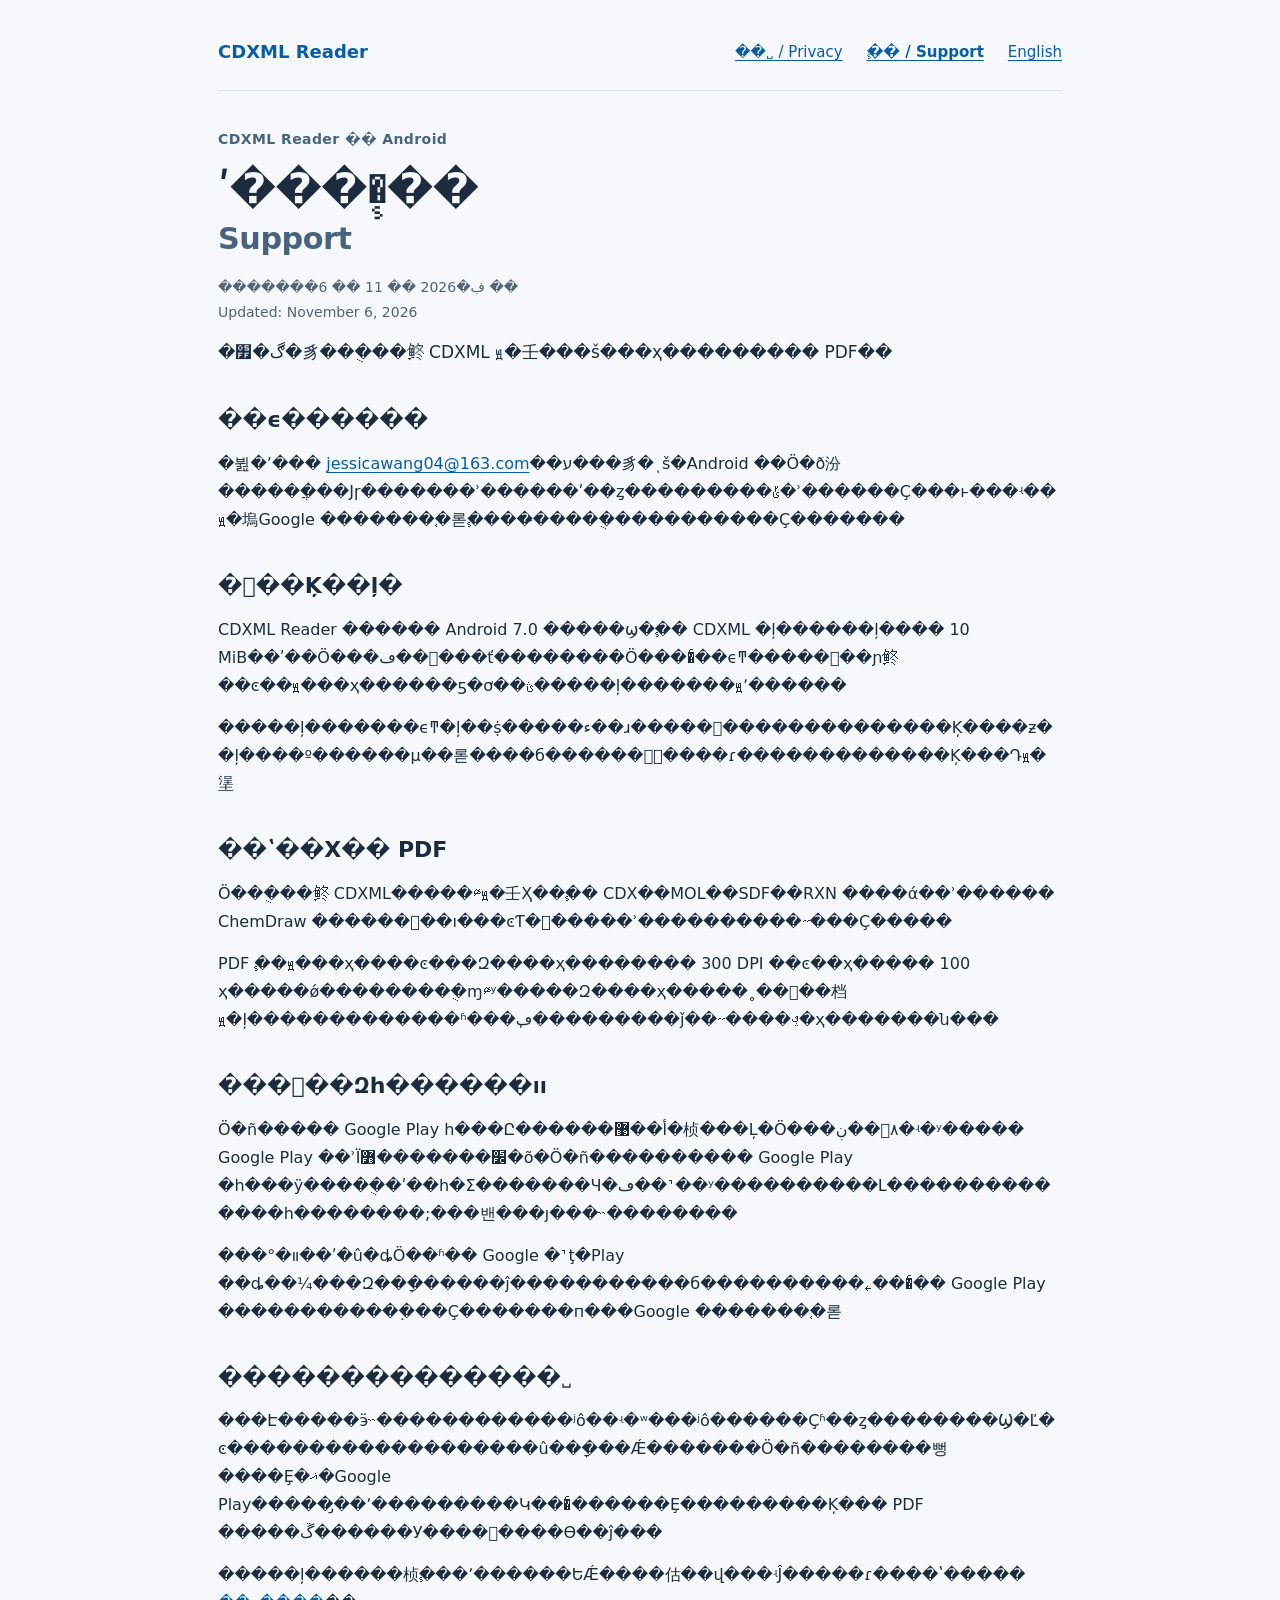
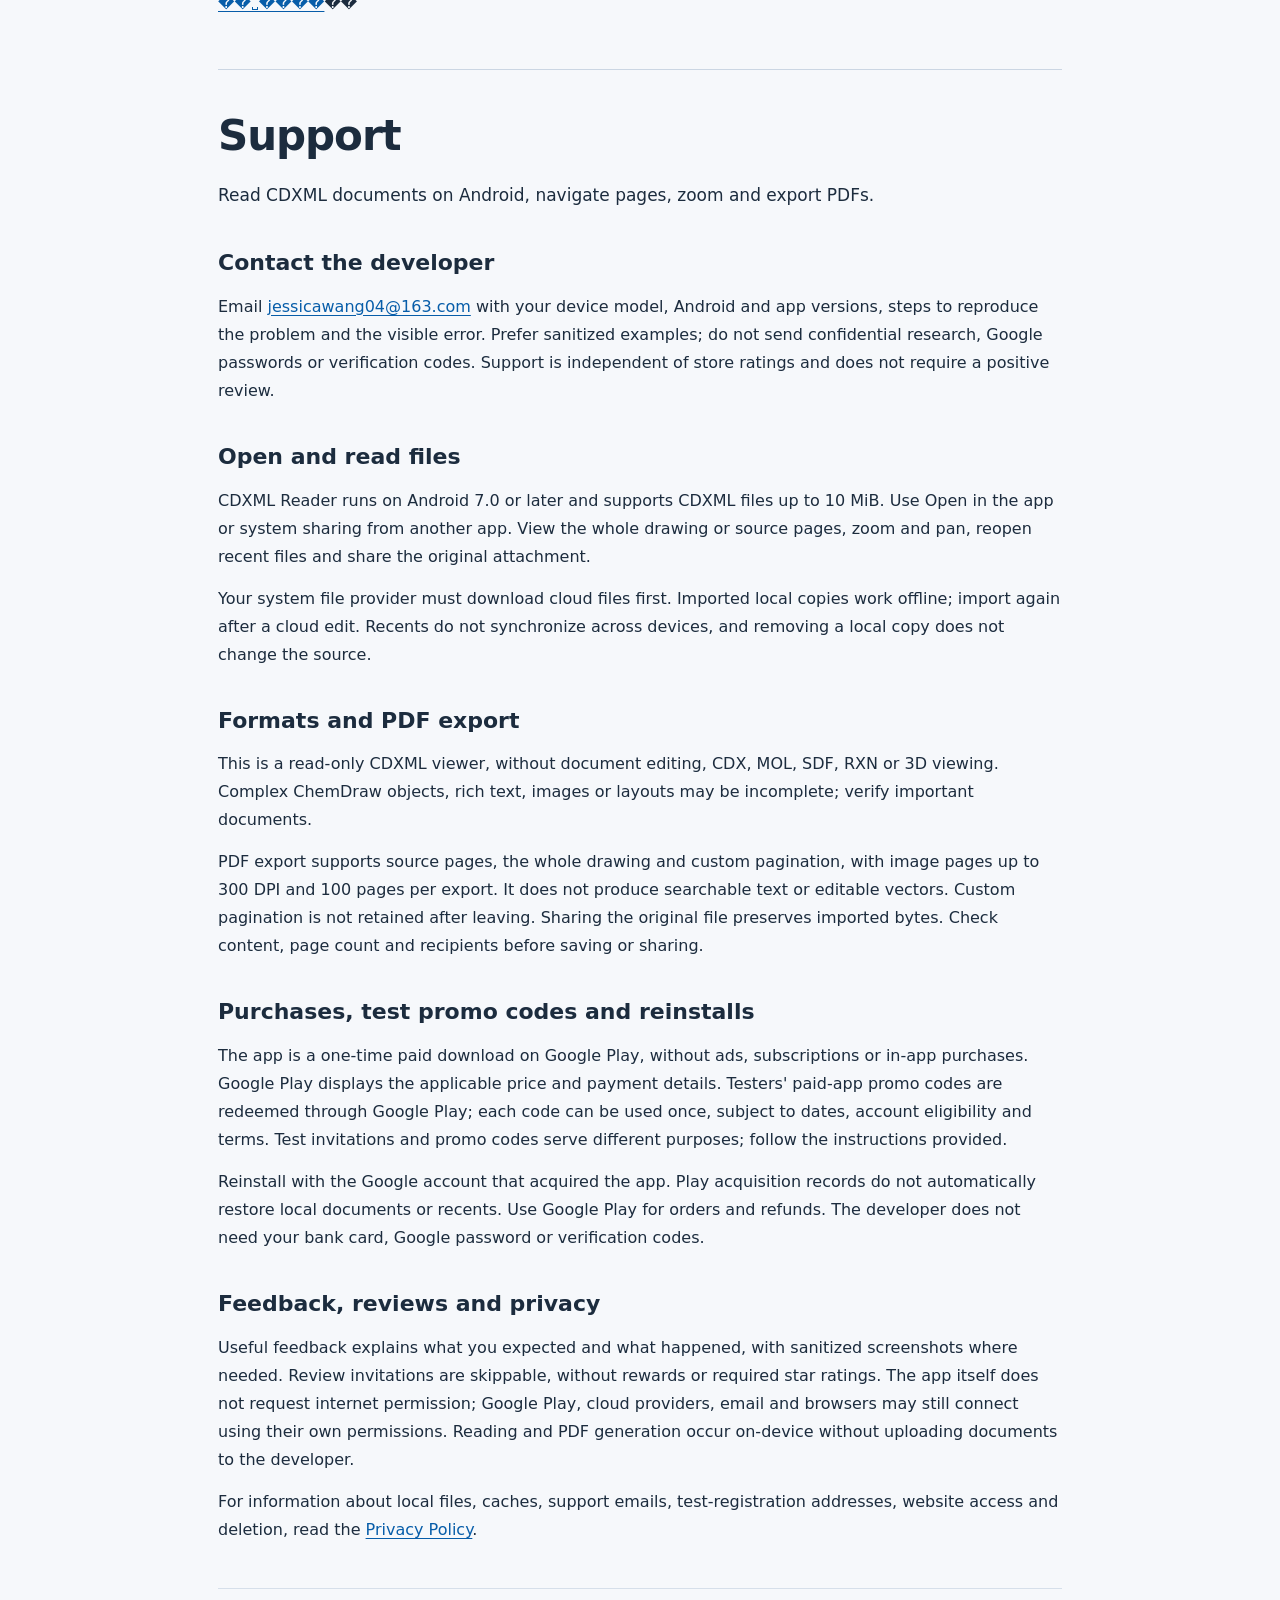
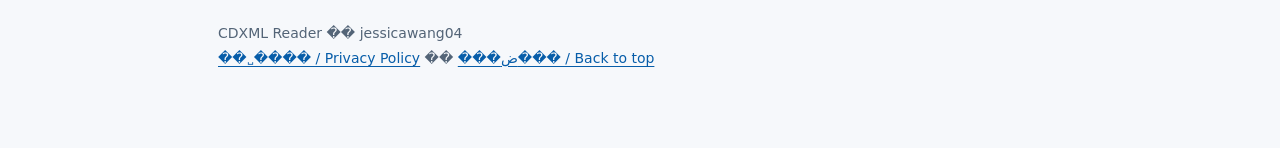
==== support.html @ 511cf960 "Publish CDXML Reader privacy policy and support pages" ====
<!doctype html>
<html lang="zh-CN">
<head>
  <meta charset="utf-8">
  <meta name="viewport" content="width=device-width, initial-scale=1">
  <meta name="description" content="CDXML Reader ʹ����֧�� / Support �� open CDXML files, export PDF, and contact the developer.">
  <title>CDXML Reader �� ʹ����֧�� / Support</title>
  <link rel="stylesheet" href="style.css">
  <link rel="canonical" href="https://jessicawang04.github.io/CDXML-Reader/support.html">
</head>
<body>
<a class="skip-link" href="#main">�������� / Skip to content</a>
<main id="main">
  <nav class="site-nav" aria-label="��վ���� / Site navigation">
    <a class="brand" href="index.html">CDXML Reader</a>
    <a href="index.html">��˽ / Privacy</a>
    <a href="support.html" aria-current="page">֧�� / Support</a>
    <a href="#english" lang="en">English</a>
  </nav>
  <header>
    <p class="eyebrow">CDXML Reader �� Android</p>
    <h1>ʹ����֧�� <span lang="en">Support</span></h1>
    <p class="meta">�������ڣ�2026 �� 11 �� 6 ��<br><span lang="en">Updated: November 6, 2026</span></p>
    <p class="intro">�ڰ�׿�豸��ֻ���鿴 CDXML ԭ�壬���š���ҳ��������� PDF��</p>
  </header>
  <section lang="zh-CN" aria-label="����ʹ����֧��">
    <h2>��ϵ������</h2>
    <p>�뷢�ʼ��� <a href="mailto:jessicawang04@163.com">jessicawang04@163.com</a>��ע���豸�ͺš�Android ��Ӧ�ð汾�����ֲ���Ϳɼ�������ʾ������ʹ��ȥ���������ݵ�ʾ������Ҫ���ͱ���ʵ��ԭ�塢Google �������֤�롣֧�����̵����ֻ����������Ҫ�������</p>

    <h2>�򿪺��Ķ��ļ�</h2>
    <p>CDXML Reader ������ Android 7.0 �����ϣ�֧�� CDXML �ļ������ļ���� 10 MiB��ʹ��Ӧ���ڡ��򿪡���ť��������Ӧ����ͨ��ϵͳ�����򿪡��ɲ鿴��ͼ��ԭ���ҳ������ƽ�ơ��ؿ�����ļ�������ԭʼ������</p>
    <p>�����ļ�������ϵͳ�ļ��ṩ�����ء��ɹ�����󣬱��������������Ķ����ƶ��ļ����º������µ��롣����б������豸ͬ����ɾ�������������Ķ���Դԭ�塣</p>

    <h2>��ʽ��Χ�� PDF</h2>
    <p>Ӧ��ֻ���鿴 CDXML�����༭ԭ�壬Ҳ��֧�� CDX��MOL��SDF��RXN ����ά��ʾ������ ChemDraw ������󡢸��ı���ͼƬ�򲼾ֿ�����ʾ����������˶���Ҫ�����</p>
    <p>PDF ֧��ԭ���ҳ����ͼ���Զ����ҳ�������� 300 DPI ��ͼ��ҳ����� 100 ҳ�����ǿ��������ֻ�ɱ༭ʸ�����Զ����ҳ�����˳��󲻱��档ԭ�ļ�������������ʱ���ֽڡ���������ǰ��˶����ݡ�ҳ�������ն���</p>

    <h2>���򡢲��Զһ������װ</h2>
    <p>Ӧ�ñ����� Google Play һ���Ը������أ��޹�桢���Ļ�Ӧ���ڹ��򡣼۸�ʵ�ʸ����� Google Play ��ʾΪ׼�������߻�õ�Ӧ�ñ���������� Google Play �һ���ÿ����ֻ��ʹ��һ�Σ�������Ч�ڡ��˺��ʸ����������Լ��������������һ��������;���밴���յ���˵��������</p>
    <p>���°�װ��ʹ�û�ȡӦ��ʱ�� Google �˺ţ�Play ��ȡ��¼���Զ��ָ������ĵ�����������б����������˿���ͨ�� Google Play �����������߲���Ҫ�������п���Google �������֤�롣</p>

    <h2>��������������˽</h2>
    <p>���Է�����ӭ˵������������ʲô��ʵ�ʷ���ʲô������Ҫʱ��ȥ��������Ϣ�Ľ�ͼ�������������������û��ָ���Ǽ�������Ӧ�ñ��������뻥����Ȩ�ޣ�Google Play�����̡��ʼ���������Կ���ͨ������Ȩ���������Ķ��� PDF �����ڱ������У����򿪷����ϴ��ĵ���</p>
    <p>�����ļ������桢֧���ʼ������ԵǼ����估��վ���ʵĴ�����ɾ����ʽ����� <a href="index.html">��˽����</a>��</p>
  </section>
  <hr>
  <section lang="en" id="english" aria-label="English support">
    <header><h1>Support</h1><p class="intro">Read CDXML documents on Android, navigate pages, zoom and export PDFs.</p></header>
    <h2>Contact the developer</h2>
    <p>Email <a href="mailto:jessicawang04@163.com">jessicawang04@163.com</a> with your device model, Android and app versions, steps to reproduce the problem and the visible error. Prefer sanitized examples; do not send confidential research, Google passwords or verification codes. Support is independent of store ratings and does not require a positive review.</p>

    <h2>Open and read files</h2>
    <p>CDXML Reader runs on Android 7.0 or later and supports CDXML files up to 10 MiB. Use Open in the app or system sharing from another app. View the whole drawing or source pages, zoom and pan, reopen recent files and share the original attachment.</p>
    <p>Your system file provider must download cloud files first. Imported local copies work offline; import again after a cloud edit. Recents do not synchronize across devices, and removing a local copy does not change the source.</p>

    <h2>Formats and PDF export</h2>
    <p>This is a read-only CDXML viewer, without document editing, CDX, MOL, SDF, RXN or 3D viewing. Complex ChemDraw objects, rich text, images or layouts may be incomplete; verify important documents.</p>
    <p>PDF export supports source pages, the whole drawing and custom pagination, with image pages up to 300 DPI and 100 pages per export. It does not produce searchable text or editable vectors. Custom pagination is not retained after leaving. Sharing the original file preserves imported bytes. Check content, page count and recipients before saving or sharing.</p>

    <h2>Purchases, test promo codes and reinstalls</h2>
    <p>The app is a one-time paid download on Google Play, without ads, subscriptions or in-app purchases. Google Play displays the applicable price and payment details. Testers' paid-app promo codes are redeemed through Google Play; each code can be used once, subject to dates, account eligibility and terms. Test invitations and promo codes serve different purposes; follow the instructions provided.</p>
    <p>Reinstall with the Google account that acquired the app. Play acquisition records do not automatically restore local documents or recents. Use Google Play for orders and refunds. The developer does not need your bank card, Google password or verification codes.</p>

    <h2>Feedback, reviews and privacy</h2>
    <p>Useful feedback explains what you expected and what happened, with sanitized screenshots where needed. Review invitations are skippable, without rewards or required star ratings. The app itself does not request internet permission; Google Play, cloud providers, email and browsers may still connect using their own permissions. Reading and PDF generation occur on-device without uploading documents to the developer.</p>
    <p>For information about local files, caches, support emails, test-registration addresses, website access and deletion, read the <a href="index.html#english">Privacy Policy</a>.</p>
  </section>
  <footer><p>CDXML Reader �� jessicawang04<br><a href="index.html">��˽���� / Privacy Policy</a> �� <a href="#main">���ض��� / Back to top</a></p></footer>
</main>
</body>
</html>
---- style.css ----
:root {
  color-scheme: light;
  font-family: system-ui, -apple-system, BlinkMacSystemFont, "Segoe UI", sans-serif;
  color: #1c2c3e;
  background: #f6f8fb;
  line-height: 1.75;
  font-synthesis: none;
}
* { box-sizing: border-box; }
html { scroll-padding-top: 24px; }
body { margin: 0; }
main { max-width: 900px; margin: 0 auto; padding: 36px 28px 64px; }
a { color: #075da9; text-underline-offset: 3px; overflow-wrap: anywhere; }
a:hover { color: #003d73; }
a:focus-visible, .table-wrap:focus-visible { outline: 3px solid #b85800; outline-offset: 4px; }
.skip-link { position: absolute; top: -100px; left: 16px; background: white; padding: 10px 14px; z-index: 1; }
.skip-link:focus { top: 12px; }
.site-nav { display: flex; align-items: center; gap: 12px 24px; flex-wrap: wrap; border-bottom: 1px solid #d6dfea; padding: 0 0 22px; }
.site-nav a { font-size: 15px; }
.site-nav .brand { margin-right: auto; font-size: 18px; font-weight: 750; text-decoration: none; }
.site-nav a[aria-current="page"] { font-weight: 700; }
header { margin: 36px 0 20px; }
.eyebrow { margin: 0 0 12px; color: #47647f; font-size: 14px; font-weight: 650; letter-spacing: .03em; }
h1 { font-size: clamp(29px, 5.4vw, 42px); line-height: 1.25; letter-spacing: -.025em; margin: 0 0 18px; }
h1 span { display: block; margin-top: 4px; color: #47647f; font-size: .72em; letter-spacing: -.015em; }
h2 { margin: 36px 0 14px; font-size: 22px; line-height: 1.45; }
p { margin: 14px 0; }
p, li, th, td { overflow-wrap: anywhere; }
.meta { color: #536477; font-size: 14px; }
.intro { font-size: 17px; }
.policy-toc { display: flex; flex-wrap: wrap; gap: 9px 20px; margin: 24px 0 34px; padding: 18px 0; border-top: 1px solid #d6dfea; border-bottom: 1px solid #d6dfea; font-size: 14px; }
.table-wrap { max-width: 100%; overflow-x: auto; margin: 24px 0; border-radius: 8px; }
table { width: 100%; border-collapse: collapse; background: white; font-size: 14px; line-height: 1.65; }
th, td { border: 1px solid #d6dfea; padding: 13px; min-width: 130px; text-align: left; vertical-align: top; }
th { background: #eaf0f7; font-weight: 700; }
ul { padding-left: 24px; }
li { margin: 10px 0; }
hr { border: 0; border-top: 1px solid #cbd6e3; margin: 52px 0 40px; }
footer { margin-top: 44px; padding-top: 18px; border-top: 1px solid #d6dfea; color: #536477; font-size: 14px; }
section[id], h2[id] { scroll-margin-top: 24px; }
@media (max-width: 560px) {
  main { padding: 24px 16px 44px; }
  .site-nav { gap: 10px 20px; padding-bottom: 18px; }
  .site-nav .brand { flex-basis: 100%; }
  header { margin-top: 28px; }
  h2 { font-size: 21px; }
  th, td { padding: 10px; min-width: 112px; }
}
@media print {
  :root { background: white; color: black; }
  main { max-width: none; padding: 0; }
  .site-nav, .policy-toc, .skip-link, footer { display: none; }
  a { color: inherit; }
  h2 { break-after: avoid; }
  tr { break-inside: avoid; }
  .table-wrap { overflow: visible; }
}
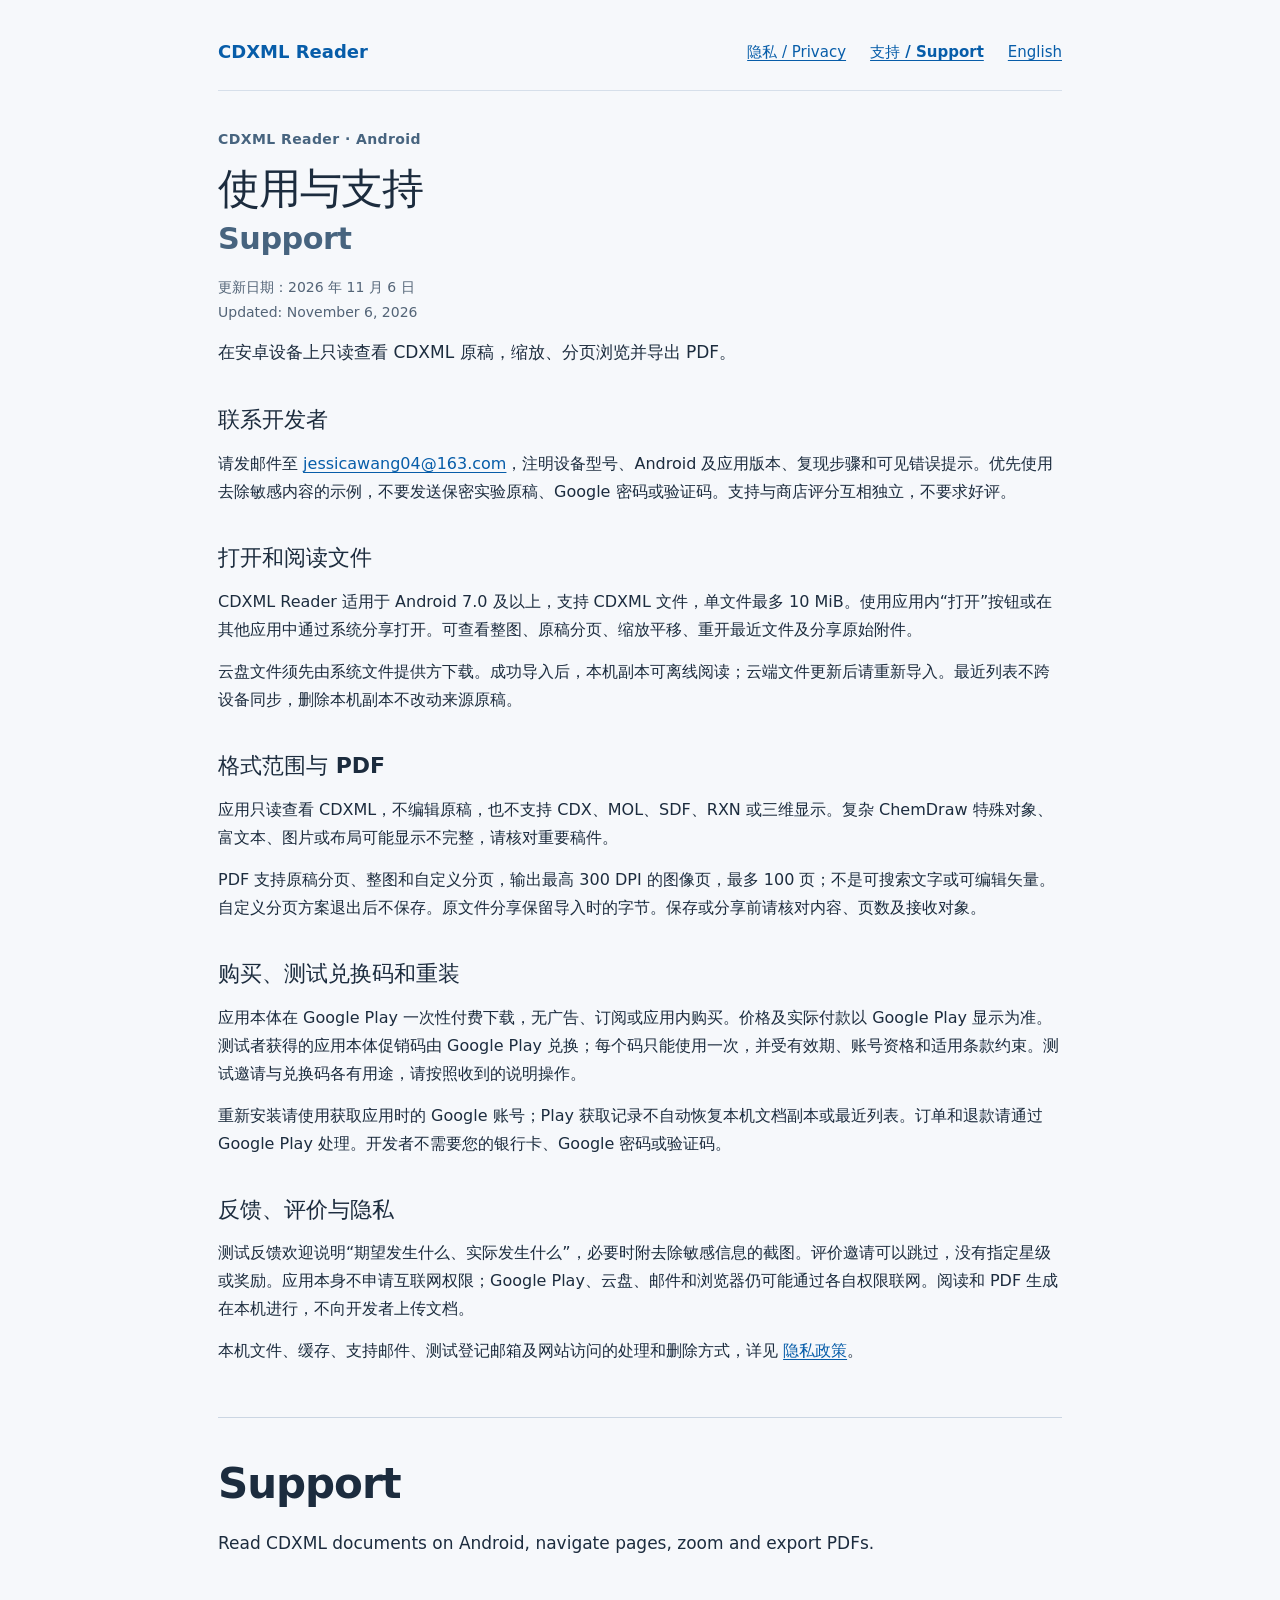
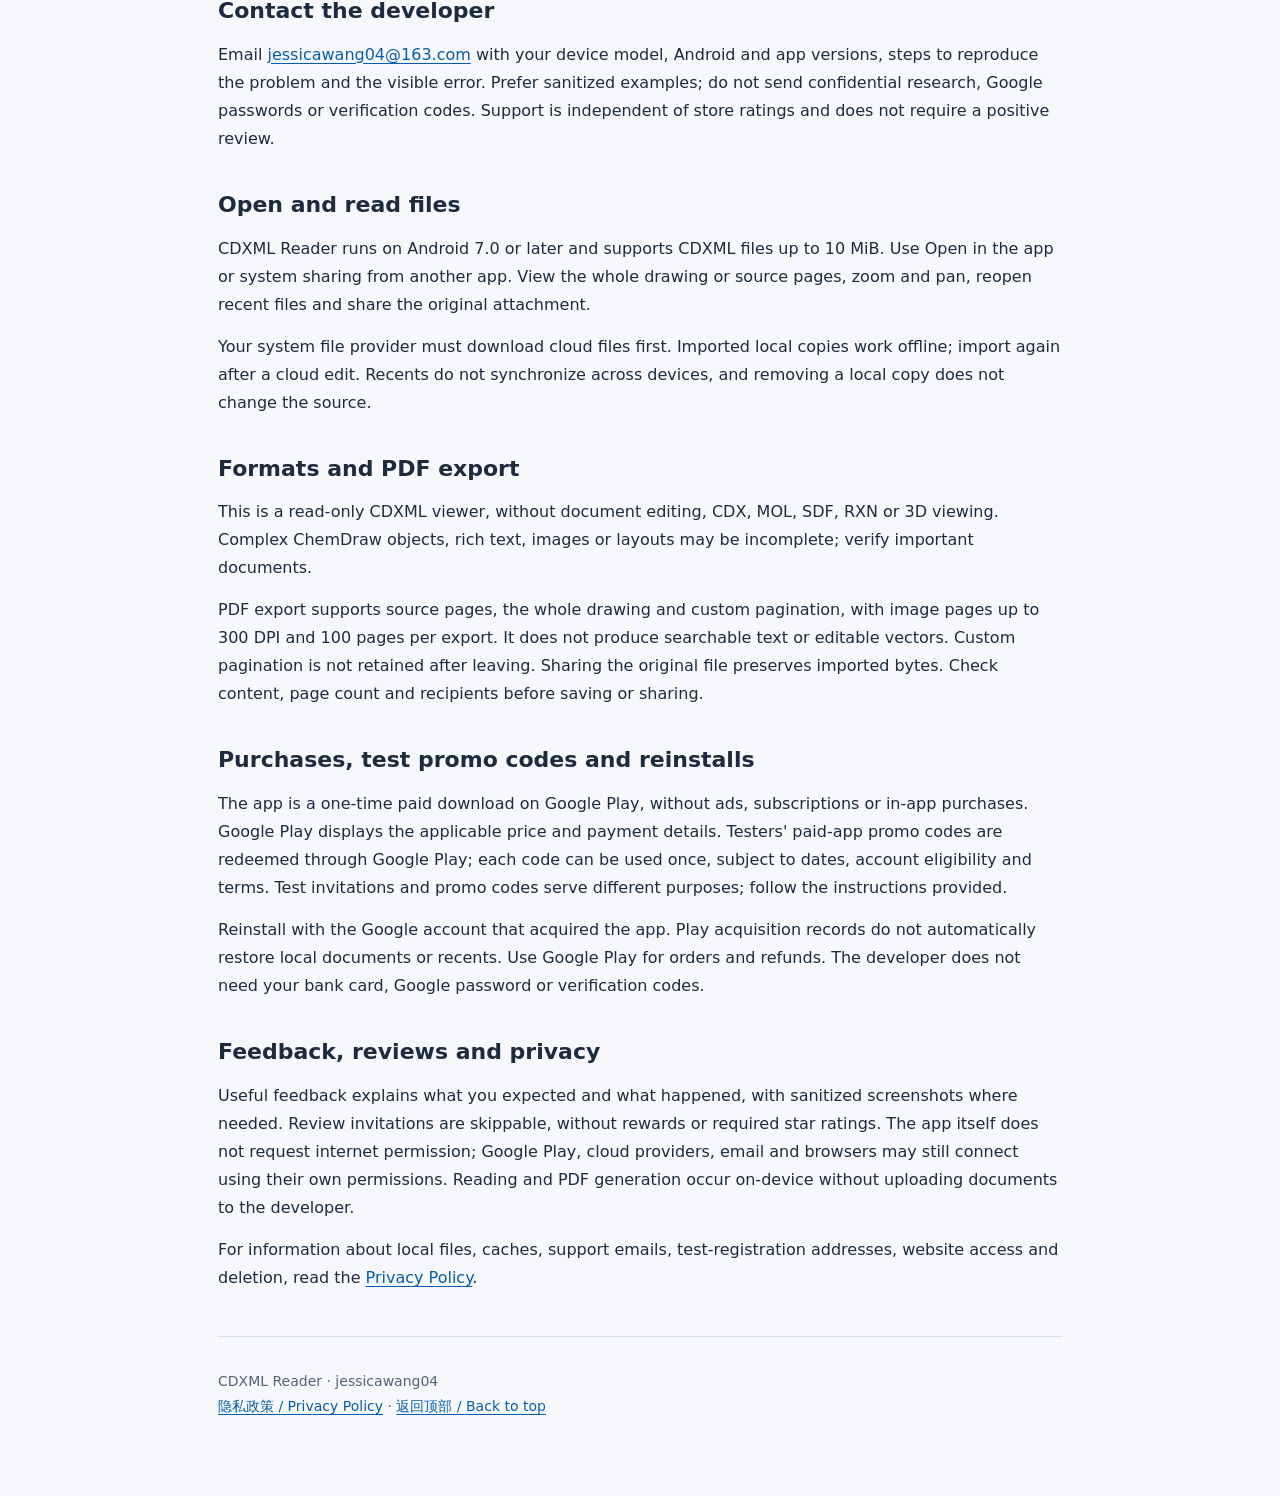
==== commit 06a7f26c: "Fix Chinese text encoding by publishing original UTF-8 bytes" ====
--- a/support.html
+++ b/support.html
@@ -3,45 +3,45 @@
 <head>
   <meta charset="utf-8">
   <meta name="viewport" content="width=device-width, initial-scale=1">
-  <meta name="description" content="CDXML Reader ʹ����֧�� / Support �� open CDXML files, export PDF, and contact the developer.">
-  <title>CDXML Reader �� ʹ����֧�� / Support</title>
+  <meta name="description" content="CDXML Reader 使用与支持 / Support — open CDXML files, export PDF, and contact the developer.">
+  <title>CDXML Reader · 使用与支持 / Support</title>
   <link rel="stylesheet" href="style.css">
   <link rel="canonical" href="https://jessicawang04.github.io/CDXML-Reader/support.html">
 </head>
 <body>
-<a class="skip-link" href="#main">�������� / Skip to content</a>
+<a class="skip-link" href="#main">跳到正文 / Skip to content</a>
 <main id="main">
-  <nav class="site-nav" aria-label="��վ���� / Site navigation">
+  <nav class="site-nav" aria-label="网站导航 / Site navigation">
     <a class="brand" href="index.html">CDXML Reader</a>
-    <a href="index.html">��˽ / Privacy</a>
-    <a href="support.html" aria-current="page">֧�� / Support</a>
+    <a href="index.html">隐私 / Privacy</a>
+    <a href="support.html" aria-current="page">支持 / Support</a>
     <a href="#english" lang="en">English</a>
   </nav>
   <header>
-    <p class="eyebrow">CDXML Reader �� Android</p>
-    <h1>ʹ����֧�� <span lang="en">Support</span></h1>
-    <p class="meta">�������ڣ�2026 �� 11 �� 6 ��<br><span lang="en">Updated: November 6, 2026</span></p>
-    <p class="intro">�ڰ�׿�豸��ֻ���鿴 CDXML ԭ�壬���š���ҳ��������� PDF��</p>
+    <p class="eyebrow">CDXML Reader · Android</p>
+    <h1>使用与支持 <span lang="en">Support</span></h1>
+    <p class="meta">更新日期：2026 年 11 月 6 日<br><span lang="en">Updated: November 6, 2026</span></p>
+    <p class="intro">在安卓设备上只读查看 CDXML 原稿，缩放、分页浏览并导出 PDF。</p>
   </header>
-  <section lang="zh-CN" aria-label="����ʹ����֧��">
-    <h2>��ϵ������</h2>
-    <p>�뷢�ʼ��� <a href="mailto:jessicawang04@163.com">jessicawang04@163.com</a>��ע���豸�ͺš�Android ��Ӧ�ð汾�����ֲ���Ϳɼ�������ʾ������ʹ��ȥ���������ݵ�ʾ������Ҫ���ͱ���ʵ��ԭ�塢Google �������֤�롣֧�����̵����ֻ����������Ҫ�������</p>
+  <section lang="zh-CN" aria-label="中文使用与支持">
+    <h2>联系开发者</h2>
+    <p>请发邮件至 <a href="mailto:jessicawang04@163.com">jessicawang04@163.com</a>，注明设备型号、Android 及应用版本、复现步骤和可见错误提示。优先使用去除敏感内容的示例，不要发送保密实验原稿、Google 密码或验证码。支持与商店评分互相独立，不要求好评。</p>
 
-    <h2>�򿪺��Ķ��ļ�</h2>
-    <p>CDXML Reader ������ Android 7.0 �����ϣ�֧�� CDXML �ļ������ļ���� 10 MiB��ʹ��Ӧ���ڡ��򿪡���ť��������Ӧ����ͨ��ϵͳ�����򿪡��ɲ鿴��ͼ��ԭ���ҳ������ƽ�ơ��ؿ�����ļ�������ԭʼ������</p>
-    <p>�����ļ�������ϵͳ�ļ��ṩ�����ء��ɹ�����󣬱��������������Ķ����ƶ��ļ����º������µ��롣����б������豸ͬ����ɾ�������������Ķ���Դԭ�塣</p>
+    <h2>打开和阅读文件</h2>
+    <p>CDXML Reader 适用于 Android 7.0 及以上，支持 CDXML 文件，单文件最多 10 MiB。使用应用内“打开”按钮或在其他应用中通过系统分享打开。可查看整图、原稿分页、缩放平移、重开最近文件及分享原始附件。</p>
+    <p>云盘文件须先由系统文件提供方下载。成功导入后，本机副本可离线阅读；云端文件更新后请重新导入。最近列表不跨设备同步，删除本机副本不改动来源原稿。</p>
 
-    <h2>��ʽ��Χ�� PDF</h2>
-    <p>Ӧ��ֻ���鿴 CDXML�����༭ԭ�壬Ҳ��֧�� CDX��MOL��SDF��RXN ����ά��ʾ������ ChemDraw ������󡢸��ı���ͼƬ�򲼾ֿ�����ʾ����������˶���Ҫ�����</p>
-    <p>PDF ֧��ԭ���ҳ����ͼ���Զ����ҳ�������� 300 DPI ��ͼ��ҳ����� 100 ҳ�����ǿ��������ֻ�ɱ༭ʸ�����Զ����ҳ�����˳��󲻱��档ԭ�ļ�������������ʱ���ֽڡ���������ǰ��˶����ݡ�ҳ�������ն���</p>
+    <h2>格式范围与 PDF</h2>
+    <p>应用只读查看 CDXML，不编辑原稿，也不支持 CDX、MOL、SDF、RXN 或三维显示。复杂 ChemDraw 特殊对象、富文本、图片或布局可能显示不完整，请核对重要稿件。</p>
+    <p>PDF 支持原稿分页、整图和自定义分页，输出最高 300 DPI 的图像页，最多 100 页；不是可搜索文字或可编辑矢量。自定义分页方案退出后不保存。原文件分享保留导入时的字节。保存或分享前请核对内容、页数及接收对象。</p>
 
-    <h2>���򡢲��Զһ������װ</h2>
-    <p>Ӧ�ñ����� Google Play һ���Ը������أ��޹�桢���Ļ�Ӧ���ڹ��򡣼۸�ʵ�ʸ����� Google Play ��ʾΪ׼�������߻�õ�Ӧ�ñ���������� Google Play �һ���ÿ����ֻ��ʹ��һ�Σ�������Ч�ڡ��˺��ʸ����������Լ��������������һ��������;���밴���յ���˵��������</p>
-    <p>���°�װ��ʹ�û�ȡӦ��ʱ�� Google �˺ţ�Play ��ȡ��¼���Զ��ָ������ĵ�����������б����������˿���ͨ�� Google Play �����������߲���Ҫ�������п���Google �������֤�롣</p>
+    <h2>购买、测试兑换码和重装</h2>
+    <p>应用本体在 Google Play 一次性付费下载，无广告、订阅或应用内购买。价格及实际付款以 Google Play 显示为准。测试者获得的应用本体促销码由 Google Play 兑换；每个码只能使用一次，并受有效期、账号资格和适用条款约束。测试邀请与兑换码各有用途，请按照收到的说明操作。</p>
+    <p>重新安装请使用获取应用时的 Google 账号；Play 获取记录不自动恢复本机文档副本或最近列表。订单和退款请通过 Google Play 处理。开发者不需要您的银行卡、Google 密码或验证码。</p>
 
-    <h2>��������������˽</h2>
-    <p>���Է�����ӭ˵������������ʲô��ʵ�ʷ���ʲô������Ҫʱ��ȥ��������Ϣ�Ľ�ͼ�������������������û��ָ���Ǽ�������Ӧ�ñ��������뻥����Ȩ�ޣ�Google Play�����̡��ʼ���������Կ���ͨ������Ȩ���������Ķ��� PDF �����ڱ������У����򿪷����ϴ��ĵ���</p>
-    <p>�����ļ������桢֧���ʼ������ԵǼ����估��վ���ʵĴ�����ɾ����ʽ����� <a href="index.html">��˽����</a>��</p>
+    <h2>反馈、评价与隐私</h2>
+    <p>测试反馈欢迎说明“期望发生什么、实际发生什么”，必要时附去除敏感信息的截图。评价邀请可以跳过，没有指定星级或奖励。应用本身不申请互联网权限；Google Play、云盘、邮件和浏览器仍可能通过各自权限联网。阅读和 PDF 生成在本机进行，不向开发者上传文档。</p>
+    <p>本机文件、缓存、支持邮件、测试登记邮箱及网站访问的处理和删除方式，详见 <a href="index.html">隐私政策</a>。</p>
   </section>
   <hr>
   <section lang="en" id="english" aria-label="English support">
@@ -65,7 +65,7 @@
     <p>Useful feedback explains what you expected and what happened, with sanitized screenshots where needed. Review invitations are skippable, without rewards or required star ratings. The app itself does not request internet permission; Google Play, cloud providers, email and browsers may still connect using their own permissions. Reading and PDF generation occur on-device without uploading documents to the developer.</p>
     <p>For information about local files, caches, support emails, test-registration addresses, website access and deletion, read the <a href="index.html#english">Privacy Policy</a>.</p>
   </section>
-  <footer><p>CDXML Reader �� jessicawang04<br><a href="index.html">��˽���� / Privacy Policy</a> �� <a href="#main">���ض��� / Back to top</a></p></footer>
+  <footer><p>CDXML Reader · jessicawang04<br><a href="index.html">隐私政策 / Privacy Policy</a> · <a href="#main">返回顶部 / Back to top</a></p></footer>
 </main>
 </body>
 </html>
